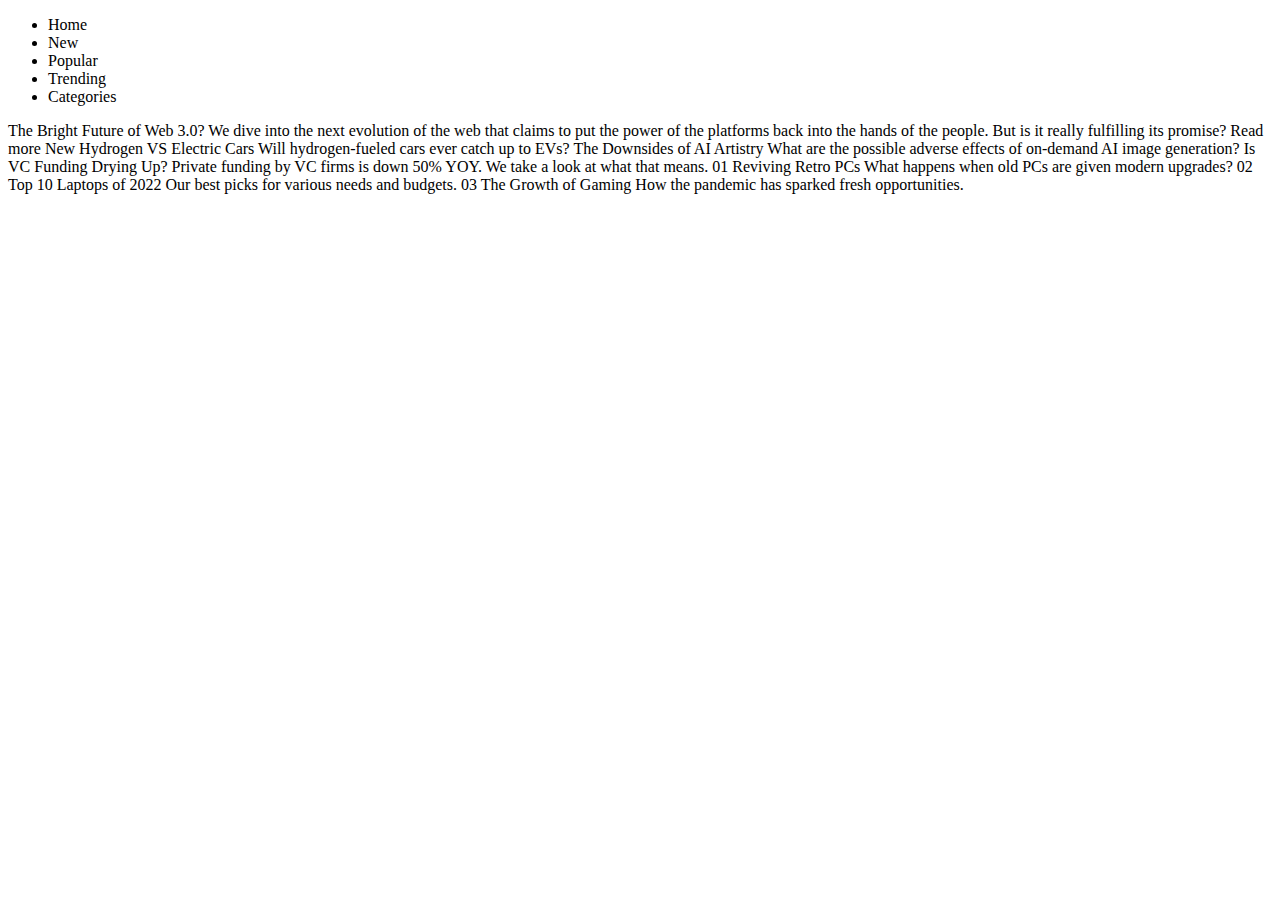
==== Xander Academy/CSS/HTML & CSS Mini-Project/index.html @ 18efcc0b "fixed spacing" ====
<!DOCTYPE html>
<html lang = "en">
	<head>
		<meta charset="UTF-8">
		<meta name = "viewport" content = "width=device-width, initial-scale=1.0"> <!-- displays site properly based on user's device -->

		<link rel = "icon" type = "image/png" sizes = "32x32" href = "./assets/images/favicon-32x32.png">

		<title>News homepage</title>
	</head>
	<body>

		<!-- Navigation -->
		<nav>
			<ul>
				<li>Home</li>
				<li>New</li>
				<li>Popular</li>
				<li>Trending</li>
				<li>Categories</li>
			</ul>    
		</nav>

		The Bright Future of Web 3.0?

		We dive into the next evolution of the web that claims to put the power of the platforms back into the hands of the people. 
		But is it really fulfilling its promise?

		Read more

		New 

		Hydrogen VS Electric Cars
		Will hydrogen-fueled cars ever catch up to EVs?

		The Downsides of AI Artistry
		What are the possible adverse effects of on-demand AI image generation?

		Is VC Funding Drying Up?
		Private funding by VC firms is down 50% YOY. We take a look at what that means.

		01
		Reviving Retro PCs
		What happens when old PCs are given modern upgrades?

		02
		Top 10 Laptops of 2022
		Our best picks for various needs and budgets.

		03
		The Growth of Gaming
		How the pandemic has sparked fresh opportunities.

	</body>
</html>
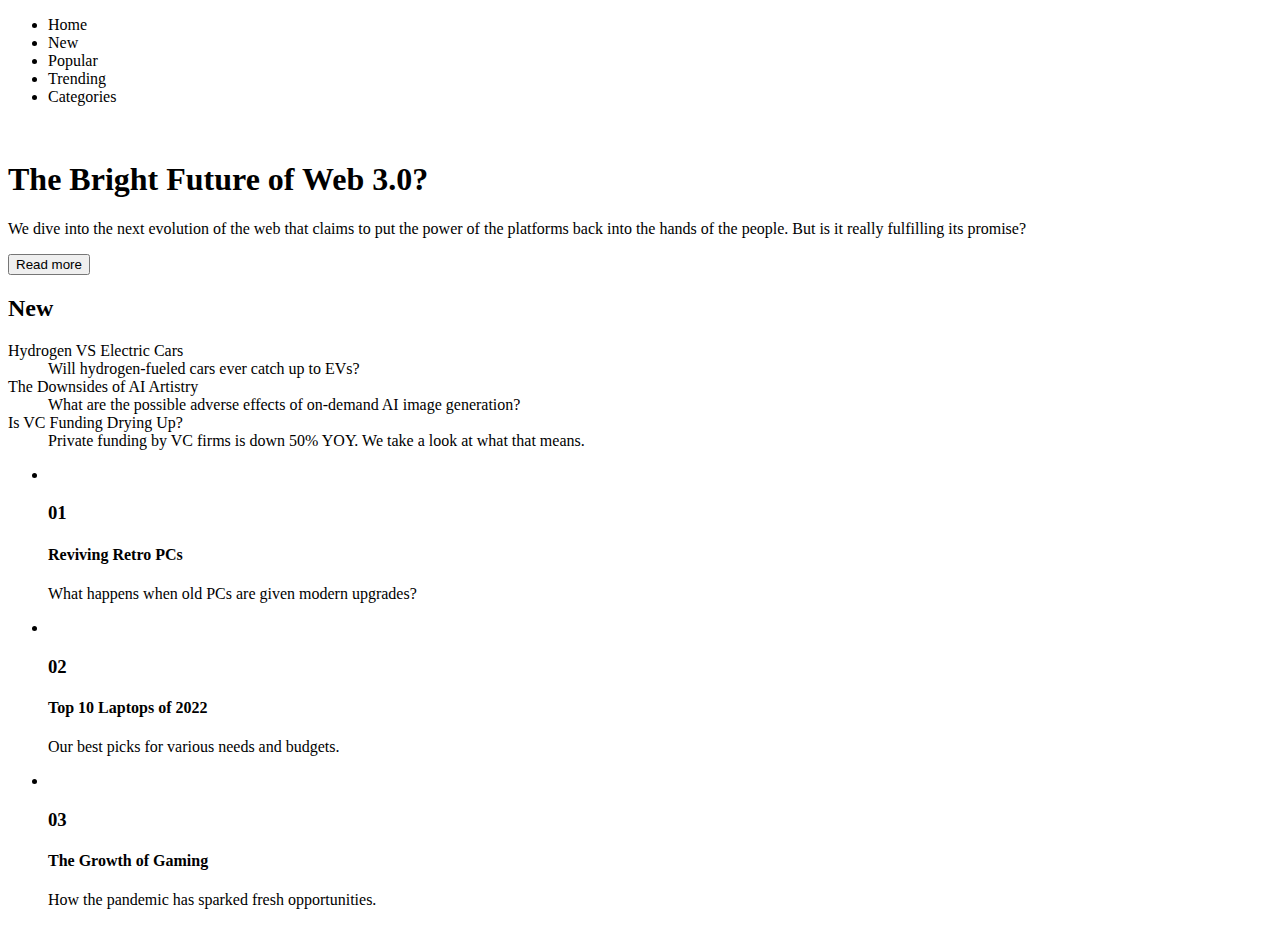
==== commit 9e83244b: "basic tag structure" ====
--- a/Xander Academy/CSS/HTML & CSS Mini-Project/index.html
+++ b/Xander Academy/CSS/HTML & CSS Mini-Project/index.html
@@ -21,35 +21,63 @@
 			</ul>    
 		</nav>
 
-		The Bright Future of Web 3.0?
+		<!-- Main image -->
+		<img />
 
-		We dive into the next evolution of the web that claims to put the power of the platforms back into the hands of the people. 
-		But is it really fulfilling its promise?
+		<!-- Main article heading -->
+		<h1>The Bright Future of Web 3.0?</h1>
 
-		Read more
+		<!-- Main article summary -->
+		<p>We dive into the next evolution of the web that claims to put the power of the platforms back into the hands of the people. But is it really fulfilling its promise?</p>
 
-		New 
+		<button>Read more</button>
 
-		Hydrogen VS Electric Cars
-		Will hydrogen-fueled cars ever catch up to EVs?
+		<!-- New newstories list -->
+		<h2>New</h2>
 
-		The Downsides of AI Artistry
-		What are the possible adverse effects of on-demand AI image generation?
+		<dl>
+			<dt>Hydrogen VS Electric Cars</dt>
+				<dd>Will hydrogen-fueled cars ever catch up to EVs?</dd>
 
-		Is VC Funding Drying Up?
-		Private funding by VC firms is down 50% YOY. We take a look at what that means.
+			<dt>The Downsides of AI Artistry</dt>
+				<dd>What are the possible adverse effects of on-demand AI image generation?</dd>
 
-		01
-		Reviving Retro PCs
-		What happens when old PCs are given modern upgrades?
+			<dt>Is VC Funding Drying Up?</dt>
+				<dd>Private funding by VC firms is down 50% YOY. We take a look at what that means.</dd>
+		</dl>
 
-		02
-		Top 10 Laptops of 2022
-		Our best picks for various needs and budgets.
 
-		03
-		The Growth of Gaming
-		How the pandemic has sparked fresh opportunities.
+		<!-- Other news stories list -->
+		<ul>
+			<!-- News story 1 -->
+			<li>
+				<article>
+					<img />
+					<h3>01</h3>
+					<h4>Reviving Retro PCs</h4>
+					<p>What happens when old PCs are given modern upgrades?</p>
+				</article>
+			</li>
 
+			<!-- News story 2 -->
+			<li>
+				<article>
+					<img />
+					<h3>02</h3>
+					<h4>Top 10 Laptops of 2022</h4>
+					<p>Our best picks for various needs and budgets.</p>
+				</article>
+			</li>
+
+			<!-- News story 3 -->
+			<li>
+				<article>
+					<img />
+					<h3>03</h3>
+					<h4>The Growth of Gaming</h4>
+					<p>How the pandemic has sparked fresh opportunities.</p>
+				</article>
+			</li>
+		</ul>
 	</body>
 </html>
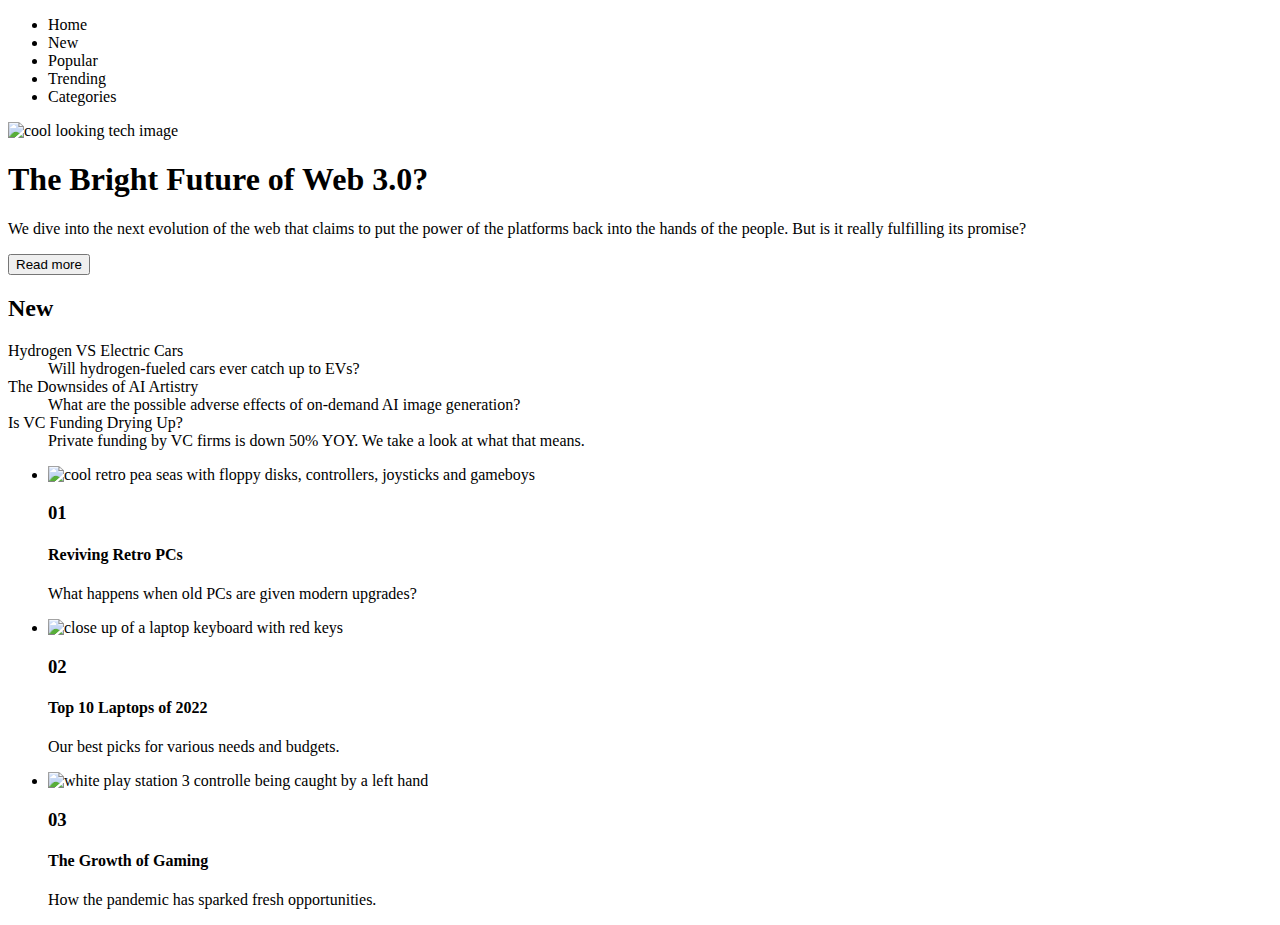
==== commit 77939c7f: "fully structured html, just short of beautiful css" ====
--- a/Xander Academy/CSS/HTML & CSS Mini-Project/index.html
+++ b/Xander Academy/CSS/HTML & CSS Mini-Project/index.html
@@ -9,75 +9,98 @@
 		<title>News homepage</title>
 	</head>
 	<body>
+		<main>
 
-		<!-- Navigation -->
-		<nav>
-			<ul>
-				<li>Home</li>
-				<li>New</li>
-				<li>Popular</li>
-				<li>Trending</li>
-				<li>Categories</li>
-			</ul>    
-		</nav>
+			<!-- Navigation -->
+			<nav class = "navigation">
+				<ul class = "navigation_list">
+					<li class = "navigation_list_item">Home</li>
+					<li class = "navigation_list_item">New</li>
+					<li class = "navigation_list_item">Popular</li>
+					<li class = "navigation_list_item">Trending</li>
+					<li class = "navigation_list_item">Categories</li>
+				</ul>    
+			</nav>
 
-		<!-- Main image -->
-		<img />
+			<!-- Main section -->
+			<section class = "main_section">
+				<article class = "main_section_article">
+					<img src = "https://github.com/ctorrington/practice/blob/master/Xander%20Academy/CSS/HTML%20&%20CSS%20Mini-Project/assets/images/image-web-3-desktop.jpg?raw=true"
+						alt = "cool looking tech image"
+						class = "main_section_image" />
 
-		<!-- Main article heading -->
-		<h1>The Bright Future of Web 3.0?</h1>
+					<!-- Main article heading -->
+					<h1 class = "main_section_heading">The Bright Future of Web 3.0?</h1>
 
-		<!-- Main article summary -->
-		<p>We dive into the next evolution of the web that claims to put the power of the platforms back into the hands of the people. But is it really fulfilling its promise?</p>
+					<!-- Main article summary -->
+					<p class = "main_section_paragraph">We dive into the next evolution of the web that claims to put the power of the platforms back into the hands of the people. But is it really fulfilling its promise?</p>
 
-		<button>Read more</button>
+					<button class = "main_section_button">Read more</button>
+				</article>
+			</section>
 
-		<!-- New newstories list -->
-		<h2>New</h2>
+			<!-- New sideline section -->
+			<section class = "new_section">
+				<h2 class = "new_section_heading">New</h2>
+				<dl class = "new_section_list">
+					<article class = "new_section_article">
+						<dt class = "new_section_list_title">Hydrogen VS Electric Cars</dt>
+						<dd class = "new_section_list_description">Will hydrogen-fueled cars ever catch up to EVs?</dd>
+					</article>
 
-		<dl>
-			<dt>Hydrogen VS Electric Cars</dt>
-				<dd>Will hydrogen-fueled cars ever catch up to EVs?</dd>
+					<article class = "new_section_article">
+						<dt class = "new_section_list_title">The Downsides of AI Artistry</dt>
+						<dd class = "new_section_list_description">What are the possible adverse effects of on-demand AI image generation?</dd>
+					</article>
 
-			<dt>The Downsides of AI Artistry</dt>
-				<dd>What are the possible adverse effects of on-demand AI image generation?</dd>
-
-			<dt>Is VC Funding Drying Up?</dt>
-				<dd>Private funding by VC firms is down 50% YOY. We take a look at what that means.</dd>
-		</dl>
+					<article class = "new_section_article">
+						<dt class = "new_section_list_title">Is VC Funding Drying Up?</dt>
+						<dd class = "new_section_list_description">Private funding by VC firms is down 50% YOY. We take a look at what that means.</dd>
+					</article>
+				</dl>
+			</section>
 
 
-		<!-- Other news stories list -->
-		<ul>
-			<!-- News story 1 -->
-			<li>
-				<article>
-					<img />
-					<h3>01</h3>
-					<h4>Reviving Retro PCs</h4>
-					<p>What happens when old PCs are given modern upgrades?</p>
-				</article>
-			</li>
+			<section class = "ranked_section">
+				<!-- Other news stories list -->
+				<ul class = "ranked_section_list">
+					<!-- News story 1 -->
+					<li class = "ranked_section_list_item">
+						<article class = "ranked_section_article">
+							<img src = "https://github.com/ctorrington/practice/blob/master/Xander%20Academy/CSS/HTML%20&%20CSS%20Mini-Project/assets/images/image-retro-pcs.jpg?raw=true"
+								alt = "cool retro pea seas with floppy disks, controllers, joysticks and gameboys" 
+								class = "ranked_section_image" />
+							<h3 class = "ranked_section_number">01</h3>
+							<h4 class = "ranked_section_heading">Reviving Retro PCs</h4>
+							<p class = "ranked_section_paragraph">What happens when old PCs are given modern upgrades?</p>
+						</article>
+					</li>
 
-			<!-- News story 2 -->
-			<li>
-				<article>
-					<img />
-					<h3>02</h3>
-					<h4>Top 10 Laptops of 2022</h4>
-					<p>Our best picks for various needs and budgets.</p>
-				</article>
-			</li>
+					<!-- News story 2 -->
+					<li class = "ranked_section_list_item">
+						<article class = "ranked_section_article">
+							<img src = "https://github.com/ctorrington/practice/blob/master/Xander%20Academy/CSS/HTML%20&%20CSS%20Mini-Project/assets/images/image-top-laptops.jpg?raw=true"
+								alt = "close up of a laptop keyboard with red keys"
+								class = "ranked_section_image" />
+							<h3 class = "ranked_section_number">02</h3>
+							<h4 class = "ranked_section_heading">Top 10 Laptops of 2022</h4>
+							<p class = "ranked_section_paragraph">Our best picks for various needs and budgets.</p>
+						</article>
+					</li>
 
-			<!-- News story 3 -->
-			<li>
-				<article>
-					<img />
-					<h3>03</h3>
-					<h4>The Growth of Gaming</h4>
-					<p>How the pandemic has sparked fresh opportunities.</p>
-				</article>
-			</li>
-		</ul>
+					<!-- News story 3 -->
+					<li class = "ranked_section_list_item">
+						<article class = "ranked_section_article">
+							<img src = "https://github.com/ctorrington/practice/blob/master/Xander%20Academy/CSS/HTML%20&%20CSS%20Mini-Project/assets/images/image-gaming-growth.jpg?raw=true"
+								alt = "white play station 3 controlle being caught by a left hand"
+								class = "ranked_section_image" />
+							<h3 class = "ranked_section_number">03</h3>
+							<h4 class = "ranked_section_heading">The Growth of Gaming</h4>
+							<p class = "ranked_section_paragraph">How the pandemic has sparked fresh opportunities.</p>
+						</article>
+					</li>
+				</ul>
+			</section>
+		</main>
 	</body>
 </html>
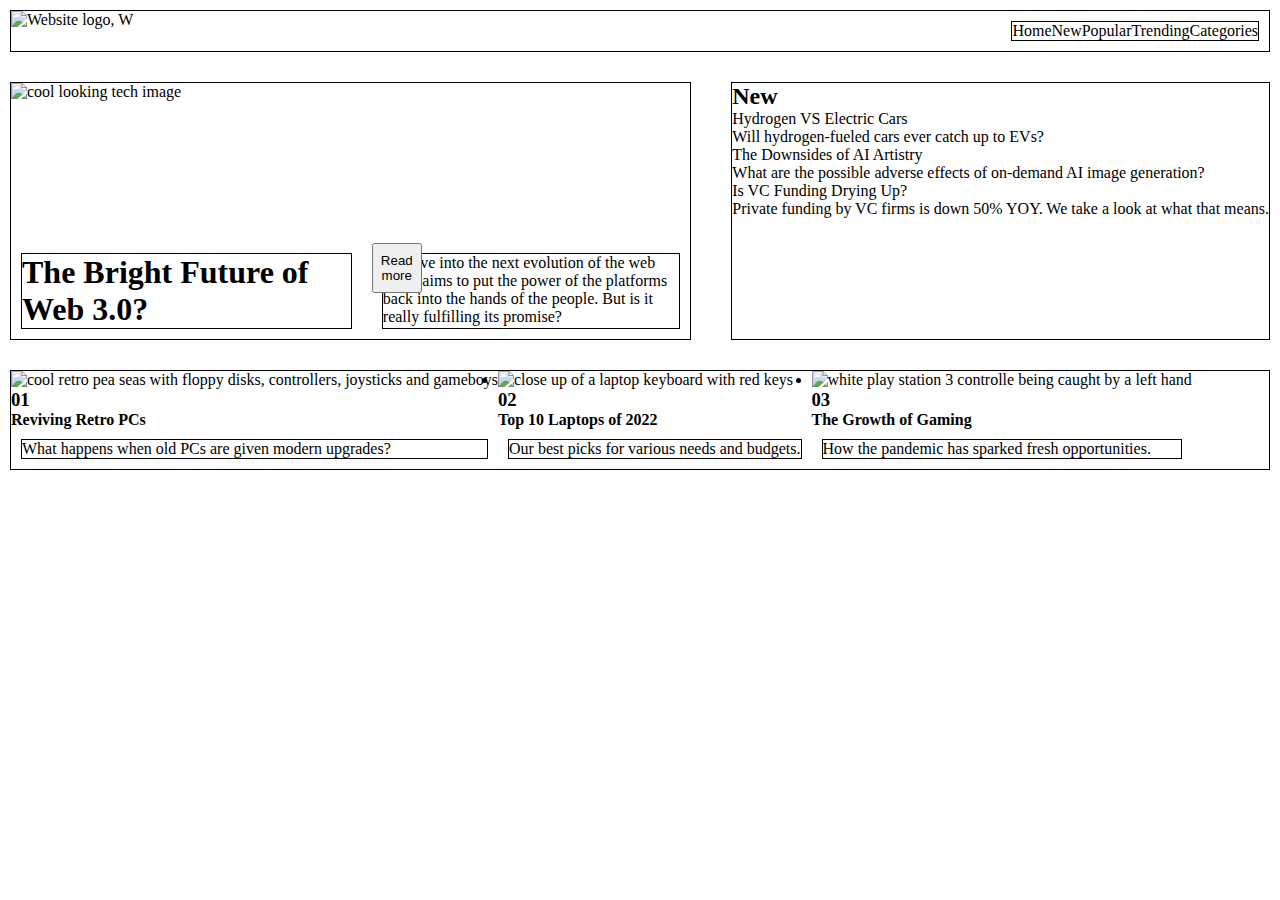
==== commit 45666352: "grid layout structure good" ====
--- a/Xander Academy/CSS/HTML & CSS Mini-Project/index.html
+++ b/Xander Academy/CSS/HTML & CSS Mini-Project/index.html
@@ -5,29 +5,37 @@
 		<meta name = "viewport" content = "width=device-width, initial-scale=1.0"> <!-- displays site properly based on user's device -->
 
 		<link rel = "icon" type = "image/png" sizes = "32x32" href = "./assets/images/favicon-32x32.png">
+		<link rel = "stylesheet" href = "styles.css">
 
 		<title>News homepage</title>
 	</head>
 	<body>
-		<main>
+		<main class = "main">
+			<section class = "navigation_section">
+				<!-- Navigation -->
+				<img src = "https://raw.githubusercontent.com/ctorrington/practice/77939c7f6deb1b0ffa0386b5ee4e32ed97c95b01/Xander%20Academy/CSS/HTML%20%26%20CSS%20Mini-Project/assets/images/logo.svg"
+					alt = "Website logo, W"
+					class = "navigation_section_logo_image" />
 
-			<!-- Navigation -->
-			<nav class = "navigation">
-				<ul class = "navigation_list">
-					<li class = "navigation_list_item">Home</li>
-					<li class = "navigation_list_item">New</li>
-					<li class = "navigation_list_item">Popular</li>
-					<li class = "navigation_list_item">Trending</li>
-					<li class = "navigation_list_item">Categories</li>
-				</ul>    
-			</nav>
+				<nav class = "navigation">
+					<ul class = "navigation_list">
+						<li class = "navigation_list_item">Home</li>
+						<li class = "navigation_list_item">New</li>
+						<li class = "navigation_list_item">Popular</li>
+						<li class = "navigation_list_item">Trending</li>
+						<li class = "navigation_list_item">Categories</li>
+					</ul>    
+				</nav>
+			</section>
 
 			<!-- Main section -->
 			<section class = "main_section">
 				<article class = "main_section_article">
 					<img src = "https://github.com/ctorrington/practice/blob/master/Xander%20Academy/CSS/HTML%20&%20CSS%20Mini-Project/assets/images/image-web-3-desktop.jpg?raw=true"
 						alt = "cool looking tech image"
-						class = "main_section_image" />
+						class = "main_section_image" 
+						widht = 150
+						height = 150 />
 
 					<!-- Main article heading -->
 					<h1 class = "main_section_heading">The Bright Future of Web 3.0?</h1>
@@ -61,8 +69,8 @@
 			</section>
 
 
+			<!-- Ranked Section -->
 			<section class = "ranked_section">
-				<!-- Other news stories list -->
 				<ul class = "ranked_section_list">
 					<!-- News story 1 -->
 					<li class = "ranked_section_list_item">
--- a/Xander Academy/CSS/HTML & CSS Mini-Project/styles.css
+++ b/Xander Academy/CSS/HTML & CSS Mini-Project/styles.css
@@ -0,0 +1,104 @@
+* {
+    box-sizing: border-box;
+    padding: 0;
+    margin: 0;
+}
+
+.main {
+    display: grid;
+    grid-template-columns: repeat(3, auto);
+    gap: 10px;
+
+    justify-content: center;
+    align-content: center;
+}
+
+section, nav, h1, p {
+    border: 1px solid black;
+    margin: 10px
+}
+
+
+/* Navigation Section */
+
+
+.navigation {
+    display: flex;
+    align-items: center;
+}
+
+.navigation_section {
+    display: flex;
+    flex-direction: row;
+    justify-content: space-between;
+
+    grid-column: 1/ span 3;
+    grid-row: 1;
+}
+
+.navigation_list {
+    display: flex;
+    flex-direction: row;
+
+    list-style-type: none;
+
+    padding: 0;
+    margin: 0;
+}
+
+
+/* Main Section */
+
+
+.main_section_article {
+    grid-column: 1/ span 2;
+    grid-row: 2;
+
+    display: grid;
+    gap: 10px;
+    grid-template-columns: repeat(2, auto);
+}
+
+
+.main_section_image {
+    grid-column: 1/ span 2;
+    grid-row: 1;
+}
+
+.main_section_heading {
+    grid-column: 1;
+    grid-row: 2;
+}
+
+.main_section_paragraph, .main_section_button {
+    grid-column: 2;
+    grid-row: 2;
+}
+
+.main_section_button {
+    width: 50px;
+    height: 50px;
+}
+
+
+/* New Sideline Section */
+
+
+.new_section {
+    grid-column: 3;
+    grid-row: 2;
+}
+
+
+/* Ranked Section */
+
+
+.ranked_section {
+    grid-column: 1/ span 3;
+    grid-row: 3;
+}
+
+.ranked_section_list {
+    display: flex;
+    flex-direction: row;
+}
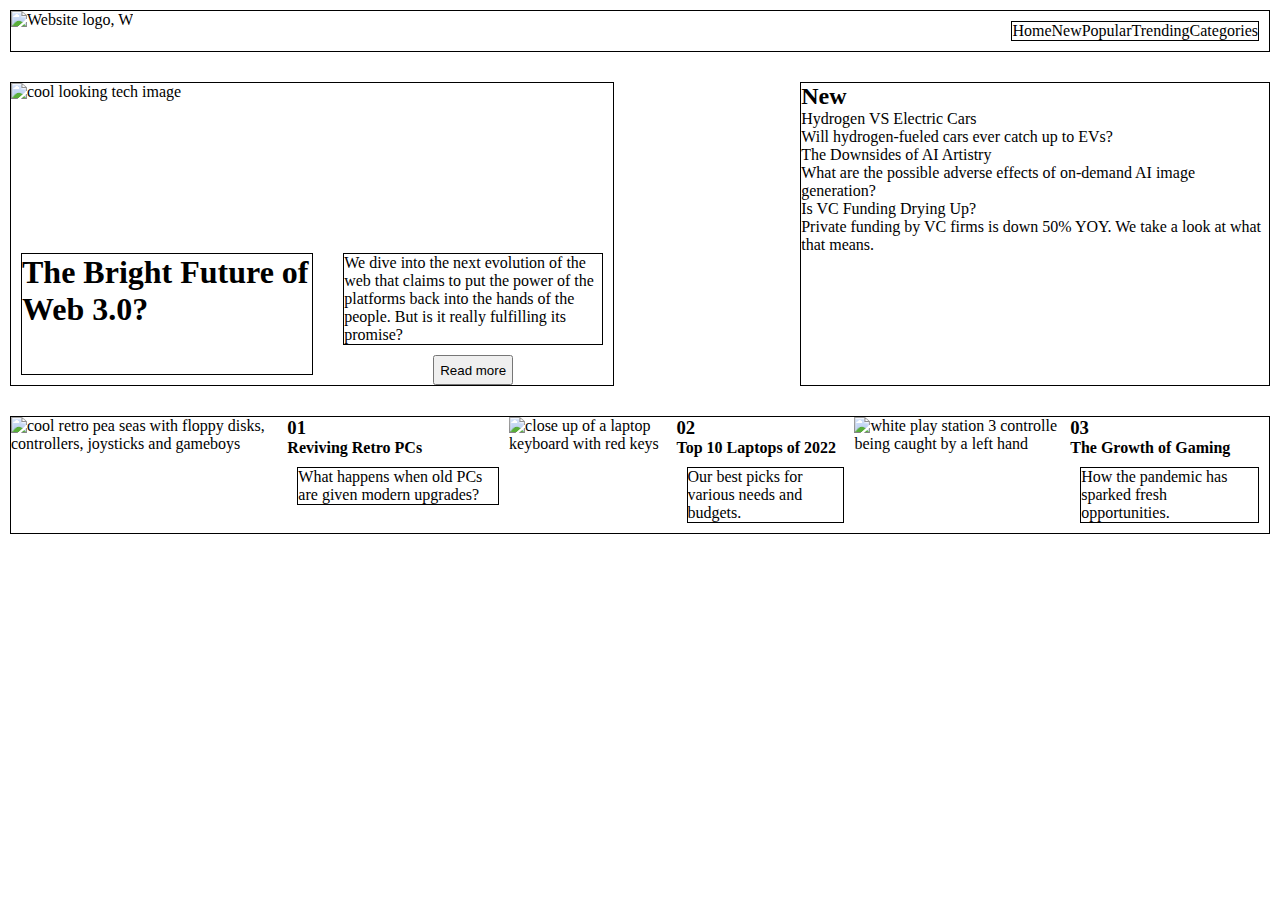
==== commit 17db99e6: "MASSIVE Css breakthrough" ====
--- a/Xander Academy/CSS/HTML & CSS Mini-Project/index.html
+++ b/Xander Academy/CSS/HTML & CSS Mini-Project/index.html
@@ -41,9 +41,11 @@
 					<h1 class = "main_section_heading">The Bright Future of Web 3.0?</h1>
 
 					<!-- Main article summary -->
-					<p class = "main_section_paragraph">We dive into the next evolution of the web that claims to put the power of the platforms back into the hands of the people. But is it really fulfilling its promise?</p>
+					<div class = "main_section_description">
+						<p class = "main_section_paragraph">We dive into the next evolution of the web that claims to put the power of the platforms back into the hands of the people. But is it really fulfilling its promise?</p>
 
-					<button class = "main_section_button">Read more</button>
+						<button class = "main_section_button">Read more</button>
+					</div>
 				</article>
 			</section>
 
@@ -78,9 +80,11 @@
 							<img src = "https://github.com/ctorrington/practice/blob/master/Xander%20Academy/CSS/HTML%20&%20CSS%20Mini-Project/assets/images/image-retro-pcs.jpg?raw=true"
 								alt = "cool retro pea seas with floppy disks, controllers, joysticks and gameboys" 
 								class = "ranked_section_image" />
-							<h3 class = "ranked_section_number">01</h3>
-							<h4 class = "ranked_section_heading">Reviving Retro PCs</h4>
-							<p class = "ranked_section_paragraph">What happens when old PCs are given modern upgrades?</p>
+							<div class = "ranked_section_image_description">
+								<h3 class = "ranked_section_number">01</h3>
+								<h4 class = "ranked_section_heading">Reviving Retro PCs</h4>
+								<p class = "ranked_section_paragraph">What happens when old PCs are given modern upgrades?</p>
+							</div>
 						</article>
 					</li>
 
@@ -90,9 +94,11 @@
 							<img src = "https://github.com/ctorrington/practice/blob/master/Xander%20Academy/CSS/HTML%20&%20CSS%20Mini-Project/assets/images/image-top-laptops.jpg?raw=true"
 								alt = "close up of a laptop keyboard with red keys"
 								class = "ranked_section_image" />
-							<h3 class = "ranked_section_number">02</h3>
-							<h4 class = "ranked_section_heading">Top 10 Laptops of 2022</h4>
-							<p class = "ranked_section_paragraph">Our best picks for various needs and budgets.</p>
+							<div class = "ranked_section_image_description">
+								<h3 class = "ranked_section_number">02</h3>
+								<h4 class = "ranked_section_heading">Top 10 Laptops of 2022</h4>
+								<p class = "ranked_section_paragraph">Our best picks for various needs and budgets.</p>
+							</div>
 						</article>
 					</li>
 
@@ -102,9 +108,11 @@
 							<img src = "https://github.com/ctorrington/practice/blob/master/Xander%20Academy/CSS/HTML%20&%20CSS%20Mini-Project/assets/images/image-gaming-growth.jpg?raw=true"
 								alt = "white play station 3 controlle being caught by a left hand"
 								class = "ranked_section_image" />
-							<h3 class = "ranked_section_number">03</h3>
-							<h4 class = "ranked_section_heading">The Growth of Gaming</h4>
-							<p class = "ranked_section_paragraph">How the pandemic has sparked fresh opportunities.</p>
+							<div class = "ranked_section_image_description">
+								<h3 class = "ranked_section_number">03</h3>
+								<h4 class = "ranked_section_heading">The Growth of Gaming</h4>
+								<p class = "ranked_section_paragraph">How the pandemic has sparked fresh opportunities.</p>
+							</div>
 						</article>
 					</li>
 				</ul>
--- a/Xander Academy/CSS/HTML & CSS Mini-Project/styles.css
+++ b/Xander Academy/CSS/HTML & CSS Mini-Project/styles.css
@@ -4,14 +4,6 @@
     margin: 0;
 }
 
-.main {
-    display: grid;
-    grid-template-columns: repeat(3, auto);
-    gap: 10px;
-
-    justify-content: center;
-    align-content: center;
-}
 
 section, nav, h1, p {
     border: 1px solid black;
@@ -19,86 +11,144 @@
 }
 
 
-/* Navigation Section */
+@media screen and (min-width: 375px){
+    .main {
+        display: grid;
+        grid-template-columns: repeat(3, auto);
+        gap: 10px;
+
+        justify-content: center;
+        align-content: center;
+    }
 
 
-.navigation {
-    display: flex;
-    align-items: center;
-}
+    /* Navigation Section */
 
-.navigation_section {
-    display: flex;
-    flex-direction: row;
-    justify-content: space-between;
 
-    grid-column: 1/ span 3;
-    grid-row: 1;
-}
+    .navigation {
+        display: flex;
+        align-items: center;
+    }
 
-.navigation_list {
-    display: flex;
-    flex-direction: row;
 
-    list-style-type: none;
+    .navigation_section {
+        display: flex;
+        flex-direction: row;
+        justify-content: space-between;
 
-    padding: 0;
-    margin: 0;
+        grid-column: 1/ span 3;
+        grid-row: 1;
+    }
+
+
+    .navigation_list {
+        display: flex;
+        flex-direction: row;
+
+        list-style-type: none;
+
+        padding: 0;
+        margin: 0;
+    }
+
+
+    /* Main Section */
+
+
+    .main_section_article {
+        grid-column: 1/ span 2;
+        grid-row: 2;
+
+        display: grid;
+        gap: 10px;
+        grid-template-columns: repeat(2, auto);
+    }
+
+
+    .main_section_image {
+        grid-column: 1/ span 2;
+        grid-row: 1;
+    }
+
+
+    .main_section_heading {
+        grid-column: 1;
+        grid-row: 2;
+    }
+
+
+    .main_section_description{
+        display: flex;
+        flex-direction: column;
+        
+        justify-content: left;
+    }
+
+
+    .main_section_paragraph {
+        grid-column: 2;
+        grid-row: 2;
+    }
+
+
+    .main_section_button {
+        grid-column: 2;
+        grid-row: 2;
+
+        width: 80px;
+        height: 30px;
+
+        margin: 0 auto;
+    }
+
+
+    /* New Sideline Section */
+
+
+    .new_section {
+        grid-column: 3;
+        grid-row: 2;
+    }
+
+
+    /* Ranked Section */
+
+
+    .ranked_section {
+        grid-column: 1/ span 3;
+        grid-row: 3;
+    }
+
+
+    .ranked_section_list {
+        display: flex;
+        flex-direction: row;
+
+        list-style-type: none;
+    }
+
+    .ranked_section_article {
+        display: flex;
+        flex-direction: row;
+    }
+
+    .ranked_section_image_description {
+        display: flex;
+        flex-direction: column;
+    }
 }
 
 
-/* Main Section */
+@media screen and (max-width: 375px){
 
+    .main {
+        display: flex;
+        flex-direction: column;
+    }
 
-.main_section_article {
-    grid-column: 1/ span 2;
-    grid-row: 2;
+    .navigation {
+        visibility: hidden;
+    }
 
-    display: grid;
-    gap: 10px;
-    grid-template-columns: repeat(2, auto);
 }
 
-
-.main_section_image {
-    grid-column: 1/ span 2;
-    grid-row: 1;
-}
-
-.main_section_heading {
-    grid-column: 1;
-    grid-row: 2;
-}
-
-.main_section_paragraph, .main_section_button {
-    grid-column: 2;
-    grid-row: 2;
-}
-
-.main_section_button {
-    width: 50px;
-    height: 50px;
-}
-
-
-/* New Sideline Section */
-
-
-.new_section {
-    grid-column: 3;
-    grid-row: 2;
-}
-
-
-/* Ranked Section */
-
-
-.ranked_section {
-    grid-column: 1/ span 3;
-    grid-row: 3;
-}
-
-.ranked_section_list {
-    display: flex;
-    flex-direction: row;
-}
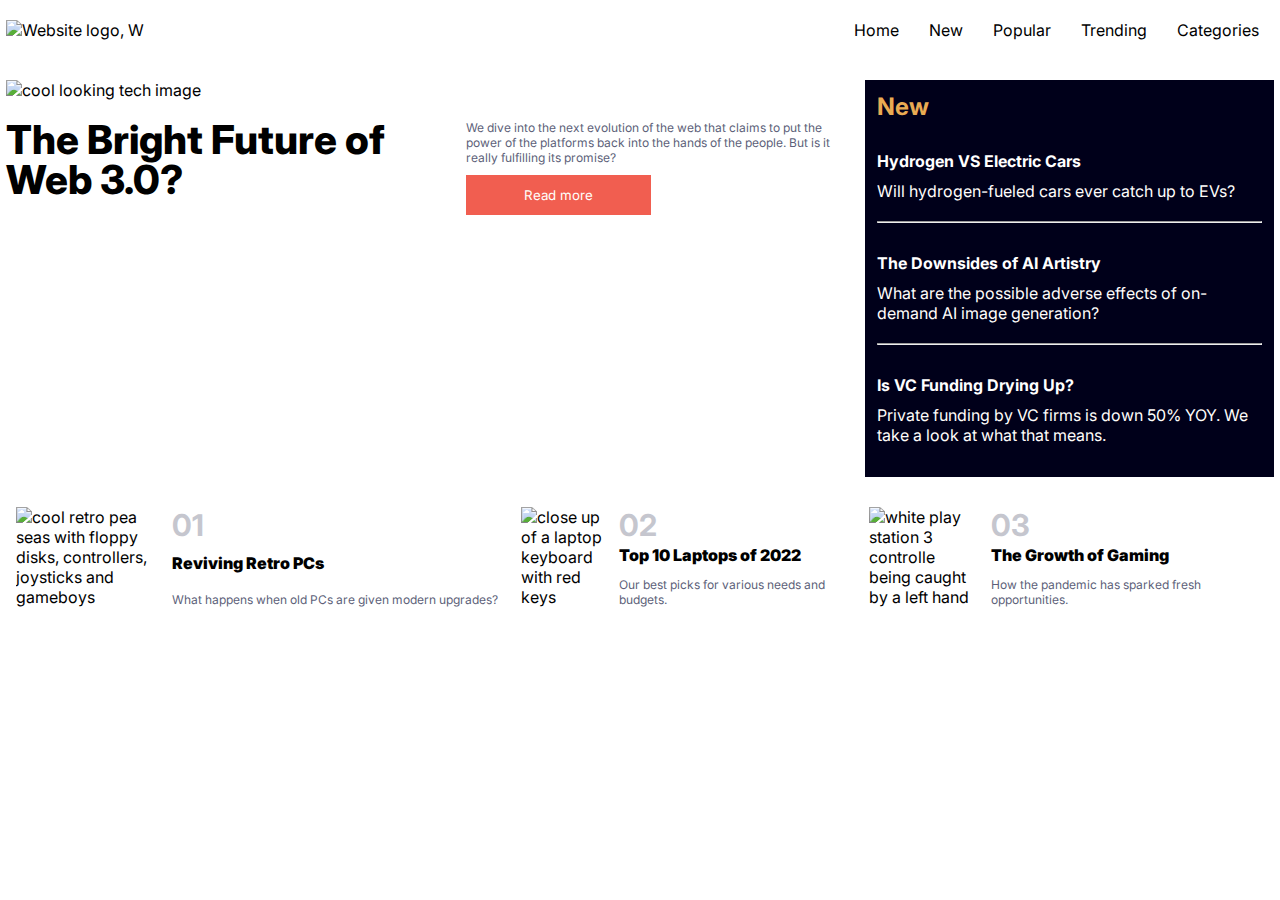
==== commit 6e800152: "desktop view 98% done" ====
--- a/Xander Academy/CSS/HTML & CSS Mini-Project/index.html
+++ b/Xander Academy/CSS/HTML & CSS Mini-Project/index.html
@@ -17,7 +17,14 @@
 					alt = "Website logo, W"
 					class = "navigation_section_logo_image" />
 
-				<nav class = "navigation">
+				<button class = "navigation_section_hamburger_button" id = "hamburger">
+					<img src = "https://raw.githubusercontent.com/ctorrington/practice/17db99e62fb17c05c62bd5ba3d027845dfd11f7a/Xander%20Academy/CSS/HTML%20%26%20CSS%20Mini-Project/assets/images/icon-menu.svg"
+						alt = "Hamburger menu icon"
+						class = "navigation_section_hamburger"
+						/>
+				</button>
+
+				<nav class = "navigation" id = "side_panel">
 					<ul class = "navigation_list">
 						<li class = "navigation_list_item">Home</li>
 						<li class = "navigation_list_item">New</li>
@@ -31,11 +38,15 @@
 			<!-- Main section -->
 			<section class = "main_section">
 				<article class = "main_section_article">
+
 					<img src = "https://github.com/ctorrington/practice/blob/master/Xander%20Academy/CSS/HTML%20&%20CSS%20Mini-Project/assets/images/image-web-3-desktop.jpg?raw=true"
 						alt = "cool looking tech image"
-						class = "main_section_image" 
-						widht = 150
-						height = 150 />
+						class = "main_section_image_desktop"
+						/>
+					<img src = "https://github.com/ctorrington/practice/blob/master/Xander%20Academy/CSS/HTML%20&%20CSS%20Mini-Project/assets/images/image-web-3-mobile.jpg?raw=true"
+					alt = "cool looking tech image"
+					class = "main_section_image_mobile"
+					/>
 
 					<!-- Main article heading -->
 					<h1 class = "main_section_heading">The Bright Future of Web 3.0?</h1>
@@ -54,17 +65,19 @@
 				<h2 class = "new_section_heading">New</h2>
 				<dl class = "new_section_list">
 					<article class = "new_section_article">
-						<dt class = "new_section_list_title">Hydrogen VS Electric Cars</dt>
+						<dt class = "new_section_list_title"><b>Hydrogen VS Electric Cars</b></dt>
 						<dd class = "new_section_list_description">Will hydrogen-fueled cars ever catch up to EVs?</dd>
 					</article>
+					<hr />
 
 					<article class = "new_section_article">
-						<dt class = "new_section_list_title">The Downsides of AI Artistry</dt>
+						<dt class = "new_section_list_title"><b>The Downsides of AI Artistry</b></dt>
 						<dd class = "new_section_list_description">What are the possible adverse effects of on-demand AI image generation?</dd>
 					</article>
+					<hr />
 
 					<article class = "new_section_article">
-						<dt class = "new_section_list_title">Is VC Funding Drying Up?</dt>
+						<dt class = "new_section_list_title"><b>Is VC Funding Drying Up?</b></dt>
 						<dd class = "new_section_list_description">Private funding by VC firms is down 50% YOY. We take a look at what that means.</dd>
 					</article>
 				</dl>
@@ -82,7 +95,7 @@
 								class = "ranked_section_image" />
 							<div class = "ranked_section_image_description">
 								<h3 class = "ranked_section_number">01</h3>
-								<h4 class = "ranked_section_heading">Reviving Retro PCs</h4>
+								<h4 class = "ranked_section_heading"><b>Reviving Retro PCs</b></h4>
 								<p class = "ranked_section_paragraph">What happens when old PCs are given modern upgrades?</p>
 							</div>
 						</article>
@@ -96,7 +109,7 @@
 								class = "ranked_section_image" />
 							<div class = "ranked_section_image_description">
 								<h3 class = "ranked_section_number">02</h3>
-								<h4 class = "ranked_section_heading">Top 10 Laptops of 2022</h4>
+								<h4 class = "ranked_section_heading"><b>Top 10 Laptops of 2022</b></h4>
 								<p class = "ranked_section_paragraph">Our best picks for various needs and budgets.</p>
 							</div>
 						</article>
@@ -110,7 +123,7 @@
 								class = "ranked_section_image" />
 							<div class = "ranked_section_image_description">
 								<h3 class = "ranked_section_number">03</h3>
-								<h4 class = "ranked_section_heading">The Growth of Gaming</h4>
+								<h4 class = "ranked_section_heading"><b>The Growth of Gaming</b></h4>
 								<p class = "ranked_section_paragraph">How the pandemic has sparked fresh opportunities.</p>
 							</div>
 						</article>
--- a/Xander Academy/CSS/HTML & CSS Mini-Project/styles.css
+++ b/Xander Academy/CSS/HTML & CSS Mini-Project/styles.css
@@ -1,21 +1,236 @@
+/* IMPORTS */
+
+@import url('https://fonts.googleapis.com/css2?family=Inter:wght@400;700;800&display=swap');
+
+
+
+/* GLOBALS */
+
+:root {
+    --soft_orange: hsl(35, 77%, 62%);
+    --red: hsl(5, 85%, 63%);
+    --off_white: hsl(36, 100%, 99%);
+    --grayish_blue: hsl(233, 8%, 79%);
+    --dark_grayish_blue: hsl(236, 13%, 42%);
+    --very_dark_blue: hsl(240, 100%, 5%);
+    
+}
+
+
 * {
     box-sizing: border-box;
     padding: 0;
     margin: 0;
+
+    /* sans-serif is a back up font here, incase 'Inter' is not availbe on the requsting machine */
+    font-family: 'Inter', sans-serif;
+}
+
+main {
+    margin: 20px;
+}
+
+
+h1 {
+    font-family: 'Inter', sans-serif;
+    font-weight: 800;
+    font-size: 40px;
+
+    line-height: 1;
+}
+
+
+p {
+    font-family: 'Inter', sans-serif;
+    font-weight: 400;
+    font-size: 12px;
+
+    color: var(--dark_grayish_blue);
 }
 
 
 section, nav, h1, p {
-    border: 1px solid black;
-    margin: 10px
-}
-
-
-@media screen and (min-width: 375px){
+    /* border: 1px solid black; */
+    /* margin: 10px */
+}
+
+
+
+/* Main Section */
+
+
+.main_section_button {
+    background-color: var(--red);
+    border: 0px;
+    color: var(--off_white);
+
+    width: 50%;
+    height: 40px;
+
+    display: flex;
+    flex-direction: row;
+    justify-content: center;
+    align-items: center;
+
+    margin-top: 10px;
+}
+
+
+/* New Section */
+
+
+.new_section {
+    background-color: var(--very_dark_blue);
+    padding: 12px
+}
+
+
+.new_section_heading {
+    color: var(--soft_orange);
+
+    /* margin-bottom: 10px; */
+}
+
+
+.new_section_list dt {
+    color: white;
+
+    margin-top: 30px;
+    margin-bottom: 10px;
+}
+
+
+.new_section_list dd {
+    color: var(--off_white);
+
+    margin-bottom: 20px;
+}
+
+
+/* Ranked Section */
+
+
+.ranked_section_article {
+    display: flex;
+    flex-direction: row;
+}
+
+
+.ranked_section_image_description {
+    display: flex;
+    flex-direction: column;
+    justify-content:space-between;
+}
+
+
+.ranked_section_image_description h3 {
+    font-size: 30px;
+    color: var(--grayish_blue);
+}
+
+.ranked_section_image_description h4 {
+    margin-bottom: 10px;
+}
+
+.ranked_section_image_description p {
+    margin: 0;
+}
+
+
+
+/* MOBILE */
+
+
+@media screen and (min-width: 100px){
+
+
+    /* Navigation Section */
+
+
+    .navigation_section {
+        display: flex;
+        flex-direction: row;
+        justify-content: space-between;
+
+        grid-column: 1/ span 3;
+        grid-row: 1;
+
+        padding-bottom: 20px;
+    }
+
+
+    .navigation_list, .navigation {
+        display: none;
+    }
+
+
+    .navigation_section_hamburger_button {
+        background-color: white;
+        border: 0;
+    }
+
+
+    /* Side Panel Section */
+
+
+    #side_panel.open {
+        right: 0;
+    }
+
+    
+    /* Main Section */
+
+
+    .main_section {
+        margin: 0;
+    }
+
+
+    .main_section_image_desktop {
+        display: none;
+    }
+
+
+    .main_section_image_mobile {
+        max-width: 100%;
+        width: 100%;
+        height: 100%;
+
+        object-fit: cover;
+    }
+
+
+    .main_section_heading, .main_section_paragraph {
+        margin: 10px 0px;
+    }
+
+
+    /* Ranked Section */
+
+
+    .ranked_section_list li {
+        padding: 10px;
+    }
+
+
+    .ranked_section_image_description {
+        padding-left: 10px;
+    }
+}
+
+
+
+
+
+
+/* DESKTOP */
+
+
+@media screen and (min-width: 600px){
     .main {
         display: grid;
-        grid-template-columns: repeat(3, auto);
-        gap: 10px;
+        grid-template-columns: repeat(3, 33%);
+        gap: 20px;
 
         justify-content: center;
         align-content: center;
@@ -25,25 +240,34 @@
     /* Navigation Section */
 
 
-    .navigation {
-        display: flex;
-        align-items: center;
-    }
-
-
     .navigation_section {
         display: flex;
         flex-direction: row;
-        justify-content: space-between;
+        flex-wrap: nowrap;
 
         grid-column: 1/ span 3;
         grid-row: 1;
+
+        max-width: 100%;
+        width: 100%;
+
+        margin: 0 auto;
+    }
+
+
+    .navigation_section_hamburger {
+        display: none;
+    }
+
+    .navigation {
+        display: contents;
     }
 
 
     .navigation_list {
         display: flex;
         flex-direction: row;
+        align-items: center;
 
         list-style-type: none;
 
@@ -51,8 +275,17 @@
         margin: 0;
     }
 
+    .navigation_list li {
+        margin: 0 15px;
+    }
+
 
     /* Main Section */
+
+
+    .main_section {
+        grid-column: 1/ span 2;
+    }
 
 
     .main_section_article {
@@ -65,9 +298,19 @@
     }
 
 
-    .main_section_image {
+    .main_section_image_desktop {
+        display: block;
         grid-column: 1/ span 2;
         grid-row: 1;
+
+        max-width: 100%;
+        width: auto;
+        height: auto;
+    }
+
+
+    .main_section_image_mobile {
+        display: none;
     }
 
 
@@ -82,27 +325,26 @@
         flex-direction: column;
         
         justify-content: left;
+
+        padding: 10px
     }
 
 
     .main_section_paragraph {
         grid-column: 2;
         grid-row: 2;
+
+        margin: 0;
     }
 
 
     .main_section_button {
         grid-column: 2;
         grid-row: 2;
-
-        width: 80px;
-        height: 30px;
-
-        margin: 0 auto;
-    }
-
-
-    /* New Sideline Section */
+    }
+
+
+    /* New Section */
 
 
     .new_section {
@@ -118,37 +360,18 @@
         grid-column: 1/ span 3;
         grid-row: 3;
     }
-
-
+    
+    
     .ranked_section_list {
         display: flex;
         flex-direction: row;
-
+    
         list-style-type: none;
     }
 
-    .ranked_section_article {
-        display: flex;
-        flex-direction: row;
-    }
-
-    .ranked_section_image_description {
-        display: flex;
-        flex-direction: column;
-    }
-}
-
-
-@media screen and (max-width: 375px){
-
-    .main {
-        display: flex;
-        flex-direction: column;
-    }
-
-    .navigation {
-        visibility: hidden;
-    }
-
-}
-
+    
+    .ranked_section_image {
+        width: 30%;
+        height: 30%;
+    }
+}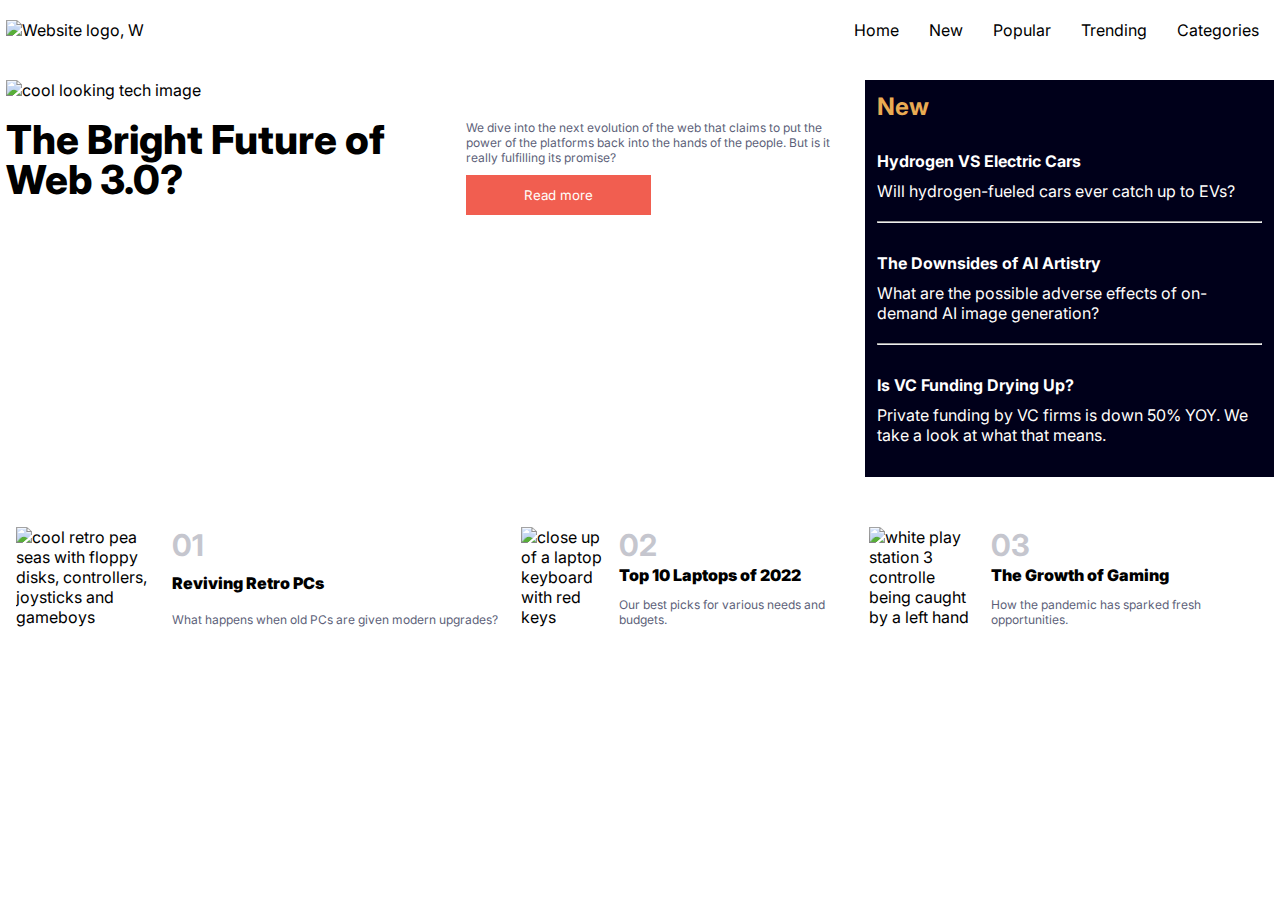
==== commit 7e94dd03: "defeated by javascript. everything else 95%, needs hovers" ====
--- a/Xander Academy/CSS/HTML & CSS Mini-Project/index.html
+++ b/Xander Academy/CSS/HTML & CSS Mini-Project/index.html
@@ -6,24 +6,28 @@
 
 		<link rel = "icon" type = "image/png" sizes = "32x32" href = "./assets/images/favicon-32x32.png">
 		<link rel = "stylesheet" href = "styles.css">
+		<script src = "scripts.js"></script>
 
-		<title>News homepage</title>
+		<title>News Homepage</title>
 	</head>
 	<body>
 		<main class = "main">
+
+			<!-- Navigation Section -->
 			<section class = "navigation_section">
-				<!-- Navigation -->
 				<img src = "https://raw.githubusercontent.com/ctorrington/practice/77939c7f6deb1b0ffa0386b5ee4e32ed97c95b01/Xander%20Academy/CSS/HTML%20%26%20CSS%20Mini-Project/assets/images/logo.svg"
 					alt = "Website logo, W"
-					class = "navigation_section_logo_image" />
+					class = "navigation_section_logo_image"
+				/>
 
 				<button class = "navigation_section_hamburger_button" id = "hamburger">
 					<img src = "https://raw.githubusercontent.com/ctorrington/practice/17db99e62fb17c05c62bd5ba3d027845dfd11f7a/Xander%20Academy/CSS/HTML%20%26%20CSS%20Mini-Project/assets/images/icon-menu.svg"
 						alt = "Hamburger menu icon"
 						class = "navigation_section_hamburger"
-						/>
+					/>
 				</button>
 
+				<!-- Navigation list -->
 				<nav class = "navigation" id = "side_panel">
 					<ul class = "navigation_list">
 						<li class = "navigation_list_item">Home</li>
@@ -35,14 +39,15 @@
 				</nav>
 			</section>
 
-			<!-- Main section -->
+			<!-- Main Section -->
 			<section class = "main_section">
 				<article class = "main_section_article">
 
 					<img src = "https://github.com/ctorrington/practice/blob/master/Xander%20Academy/CSS/HTML%20&%20CSS%20Mini-Project/assets/images/image-web-3-desktop.jpg?raw=true"
 						alt = "cool looking tech image"
 						class = "main_section_image_desktop"
-						/>
+					/>
+
 					<img src = "https://github.com/ctorrington/practice/blob/master/Xander%20Academy/CSS/HTML%20&%20CSS%20Mini-Project/assets/images/image-web-3-mobile.jpg?raw=true"
 					alt = "cool looking tech image"
 					class = "main_section_image_mobile"
@@ -60,7 +65,7 @@
 				</article>
 			</section>
 
-			<!-- New sideline section -->
+			<!-- New Section -->
 			<section class = "new_section">
 				<h2 class = "new_section_heading">New</h2>
 				<dl class = "new_section_list">
--- a/Xander Academy/CSS/HTML & CSS Mini-Project/styles.css
+++ b/Xander Academy/CSS/HTML & CSS Mini-Project/styles.css
@@ -1,3 +1,37 @@
+/* 
+A note on the CSS standard
+
+Nesting in css makes me cry.
+
+"article figure ul li" means absolutely nothing, even if there is only one such structure.
+It requires developers to go and look at the coded hierachy and find exactly where it begins,
+    why not just start at "figure ul li"?
+Why not go "html body article figure ul li"?
+Are there any others that I do not want affected? Do I, like, need another div...?
+There is no way that it is consistent.
+It makes it far too easy to accidently work in the wrong ruleset, eg. "figure ul li" is surely the right one.
+It requires understanding not just of the hmtl structure, but also painful understanding of the css "structure".
+An unnecessary waste of time.
+
+My approach is to assign classes to all elements that have descendants.
+This ensures that each element can be easily targeted without confusion.
+If the html is structured properly, the css should read easily as well.
+".navigation_section_title" reads much easier than, ".nav article li:fist-child".
+It is not necessary for list items or paragraphs to require classes, for example,
+    ".navigation_list li" is descriptive enough, if organised logically.
+
+
+The idea is that, while writing the html classes requires more work, it allows for instant lookups in
+    the css file; infering the correct rule based on proper naming without needing to leave the css file 
+    to understand what "article ul li" is going to change.
+The class names in the html should reflect the hierarchy of the document. 
+*/
+
+
+
+
+
+
 /* IMPORTS */
 
 @import url('https://fonts.googleapis.com/css2?family=Inter:wght@400;700;800&display=swap');
@@ -141,7 +175,7 @@
 /* MOBILE */
 
 
-@media screen and (min-width: 100px){
+@media screen and (min-width: 1px){
 
 
     /* Navigation Section */
@@ -170,6 +204,24 @@
     }
 
 
+    #side_panel {
+        position: fixed;
+        top: 0;
+        right: 0;
+        background-color: black;
+        height: 100%;
+        width: 100%;
+        transform: translateX(100%);
+        transition: transform 0.3s ease-in-out;
+        z-index: 9999;
+    }
+
+
+    #side_panel.open {
+        transform: translateX(0);
+    }
+
+
     /* Side Panel Section */
 
 
@@ -199,12 +251,25 @@
         object-fit: cover;
     }
 
+    
+    .main_section_button {
+        margin-bottom: 20px;
+    }
+
 
     .main_section_heading, .main_section_paragraph {
         margin: 10px 0px;
     }
 
 
+    /* New Section */
+
+
+    .new_section {
+        margin-bottom: 20px;
+    }
+
+
     /* Ranked Section */
 
 
@@ -213,6 +278,12 @@
     }
 
 
+    .ranked_section_image {
+        width: 30%;
+        height: 30%;
+    }
+
+
     .ranked_section_image_description {
         padding-left: 10px;
     }
@@ -226,7 +297,7 @@
 /* DESKTOP */
 
 
-@media screen and (min-width: 600px){
+@media screen and (min-width: 376px){
     .main {
         display: grid;
         grid-template-columns: repeat(3, 33%);
@@ -252,6 +323,11 @@
         width: 100%;
 
         margin: 0 auto;
+    }
+
+
+    .navigation_section_hamburger_button {
+        display: none;
     }
 
 
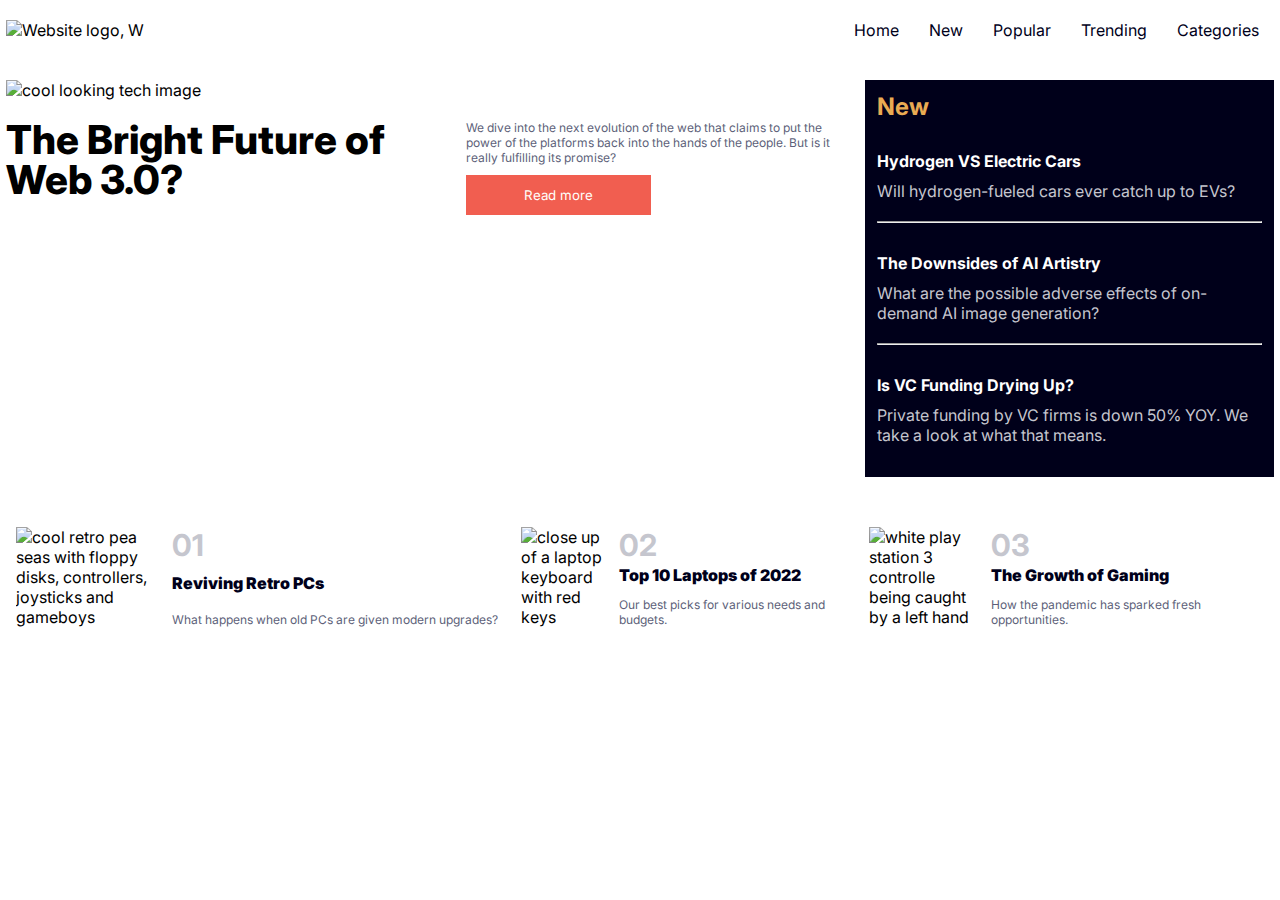
==== commit 0720302d: "just lacking the javascript" ====
--- a/Xander Academy/CSS/HTML & CSS Mini-Project/index.html
+++ b/Xander Academy/CSS/HTML & CSS Mini-Project/index.html
@@ -12,6 +12,7 @@
 	</head>
 	<body>
 		<main class = "main">
+
 
 			<!-- Navigation Section -->
 			<section class = "navigation_section">
@@ -30,14 +31,31 @@
 				<!-- Navigation list -->
 				<nav class = "navigation" id = "side_panel">
 					<ul class = "navigation_list">
-						<li class = "navigation_list_item">Home</li>
-						<li class = "navigation_list_item">New</li>
-						<li class = "navigation_list_item">Popular</li>
-						<li class = "navigation_list_item">Trending</li>
-						<li class = "navigation_list_item">Categories</li>
+
+						<li class = "navigation_list_item">
+							<a href = "#">Home</a>
+						</li>
+						
+						<li class = "navigation_list_item">
+							<a href = "#">New</a>
+						</li>
+						
+						<li class = "navigation_list_item">
+							<a href = "#">Popular</a>
+						</li>
+						
+						<li class = "navigation_list_item">
+							<a href = "#">Trending</a>
+						</li>
+						
+						<li class = "navigation_list_item">
+							<a href = "#">Categories</a>
+						</li>
+
 					</ul>    
 				</nav>
 			</section>
+
 
 			<!-- Main Section -->
 			<section class = "main_section">
@@ -60,31 +78,34 @@
 					<div class = "main_section_description">
 						<p class = "main_section_paragraph">We dive into the next evolution of the web that claims to put the power of the platforms back into the hands of the people. But is it really fulfilling its promise?</p>
 
-						<button class = "main_section_button">Read more</button>
+						<button class = "main_section_button"><span class = "main_section_button_text">Read more</span></button>
 					</div>
 				</article>
 			</section>
+
 
 			<!-- New Section -->
 			<section class = "new_section">
 				<h2 class = "new_section_heading">New</h2>
 				<dl class = "new_section_list">
+
 					<article class = "new_section_article">
-						<dt class = "new_section_list_title"><b>Hydrogen VS Electric Cars</b></dt>
+						<dt class = "new_section_list_title"><b><a href = "#">Hydrogen VS Electric Cars</a></b></dt>
 						<dd class = "new_section_list_description">Will hydrogen-fueled cars ever catch up to EVs?</dd>
 					</article>
 					<hr />
 
 					<article class = "new_section_article">
-						<dt class = "new_section_list_title"><b>The Downsides of AI Artistry</b></dt>
+						<dt class = "new_section_list_title"><b><a href = "#">The Downsides of AI Artistry</a></b></dt>
 						<dd class = "new_section_list_description">What are the possible adverse effects of on-demand AI image generation?</dd>
 					</article>
 					<hr />
 
 					<article class = "new_section_article">
-						<dt class = "new_section_list_title"><b>Is VC Funding Drying Up?</b></dt>
+						<dt class = "new_section_list_title"><b><a href = "#">Is VC Funding Drying Up?</a></b></dt>
 						<dd class = "new_section_list_description">Private funding by VC firms is down 50% YOY. We take a look at what that means.</dd>
 					</article>
+
 				</dl>
 			</section>
 
@@ -92,6 +113,7 @@
 			<!-- Ranked Section -->
 			<section class = "ranked_section">
 				<ul class = "ranked_section_list">
+
 					<!-- News story 1 -->
 					<li class = "ranked_section_list_item">
 						<article class = "ranked_section_article">
@@ -100,7 +122,7 @@
 								class = "ranked_section_image" />
 							<div class = "ranked_section_image_description">
 								<h3 class = "ranked_section_number">01</h3>
-								<h4 class = "ranked_section_heading"><b>Reviving Retro PCs</b></h4>
+								<h4 class = "ranked_section_heading"><b><a href = "#">Reviving Retro PCs</a></b></h4>
 								<p class = "ranked_section_paragraph">What happens when old PCs are given modern upgrades?</p>
 							</div>
 						</article>
@@ -114,7 +136,7 @@
 								class = "ranked_section_image" />
 							<div class = "ranked_section_image_description">
 								<h3 class = "ranked_section_number">02</h3>
-								<h4 class = "ranked_section_heading"><b>Top 10 Laptops of 2022</b></h4>
+								<h4 class = "ranked_section_heading"><b><a href = "#">Top 10 Laptops of 2022</a></b></h4>
 								<p class = "ranked_section_paragraph">Our best picks for various needs and budgets.</p>
 							</div>
 						</article>
@@ -128,7 +150,7 @@
 								class = "ranked_section_image" />
 							<div class = "ranked_section_image_description">
 								<h3 class = "ranked_section_number">03</h3>
-								<h4 class = "ranked_section_heading"><b>The Growth of Gaming</b></h4>
+								<h4 class = "ranked_section_heading"><b><a href = "#">The Growth of Gaming</a></b></h4>
 								<p class = "ranked_section_paragraph">How the pandemic has sparked fresh opportunities.</p>
 							</div>
 						</article>
--- a/Xander Academy/CSS/HTML & CSS Mini-Project/styles.css
+++ b/Xander Academy/CSS/HTML & CSS Mini-Project/styles.css
@@ -6,12 +6,11 @@
 "article figure ul li" means absolutely nothing, even if there is only one such structure.
 It requires developers to go and look at the coded hierachy and find exactly where it begins,
     why not just start at "figure ul li"?
-Why not go "html body article figure ul li"?
+Why not go "html body main article figure ul li"?
 Are there any others that I do not want affected? Do I, like, need another div...?
 There is no way that it is consistent.
 It makes it far too easy to accidently work in the wrong ruleset, eg. "figure ul li" is surely the right one.
 It requires understanding not just of the hmtl structure, but also painful understanding of the css "structure".
-An unnecessary waste of time.
 
 My approach is to assign classes to all elements that have descendants.
 This ensures that each element can be easily targeted without confusion.
@@ -58,6 +57,8 @@
 
     /* sans-serif is a back up font here, incase 'Inter' is not availbe on the requsting machine */
     font-family: 'Inter', sans-serif;
+
+    cursor: progress;   /* :) */
 }
 
 main {
@@ -89,6 +90,24 @@
 }
 
 
+/* Navigation Section */
+
+.navigation_list li a {
+    text-decoration: none;
+
+    color: var(--very_dark_blue);
+}
+
+
+.navigation_list li a:hover {
+    transition: 0.4s;
+
+    color: var(--soft_orange);
+
+    cursor: pointer;
+}
+
+
 
 /* Main Section */
 
@@ -110,6 +129,25 @@
 }
 
 
+.main_section_button:hover {
+    transition: 0.4s;
+    
+    background-color: var(--very_dark_blue);
+
+    cursor: pointer;
+}
+
+
+.main_section_button_text {
+    padding: 3px 5px;
+    margin: 0;
+
+    color: var(--off_white);
+
+    cursor: pointer;
+}
+
+
 /* New Section */
 
 
@@ -121,27 +159,43 @@
 
 .new_section_heading {
     color: var(--soft_orange);
-
-    /* margin-bottom: 10px; */
 }
 
 
 .new_section_list dt {
-    color: white;
-
     margin-top: 30px;
     margin-bottom: 10px;
 }
 
 
+.new_section_list dt a {
+    text-decoration: none;
+    color: white;
+}
+
+
+.new_section_list dt a:hover {
+    transition: 0.4s;
+
+    color: var(--soft_orange);
+
+    cursor: pointer;
+}
+
+
 .new_section_list dd {
-    color: var(--off_white);
+    color: var(--grayish_blue);
 
     margin-bottom: 20px;
 }
 
 
 /* Ranked Section */
+
+
+.ranked_section_list {
+    list-style-type: none;
+}
 
 
 .ranked_section_article {
@@ -162,9 +216,25 @@
     color: var(--grayish_blue);
 }
 
+
 .ranked_section_image_description h4 {
     margin-bottom: 10px;
 }
+
+
+.ranked_section_image_description h4 a {
+    text-decoration: none;
+
+    color: var(--very_dark_blue);
+}
+
+
+.ranked_section_image_description h4 a:hover {
+    transition: 0.4s;
+    color: var(--red);
+    cursor: pointer;
+}
+
 
 .ranked_section_image_description p {
     margin: 0;
@@ -205,6 +275,7 @@
 
 
     #side_panel {
+        display: contents;
         position: fixed;
         top: 0;
         right: 0;
@@ -219,13 +290,7 @@
 
     #side_panel.open {
         transform: translateX(0);
-    }
-
-
-    /* Side Panel Section */
-
-
-    #side_panel.open {
+        display: contents;
         right: 0;
     }
 
@@ -441,8 +506,6 @@
     .ranked_section_list {
         display: flex;
         flex-direction: row;
-    
-        list-style-type: none;
     }
 
     
